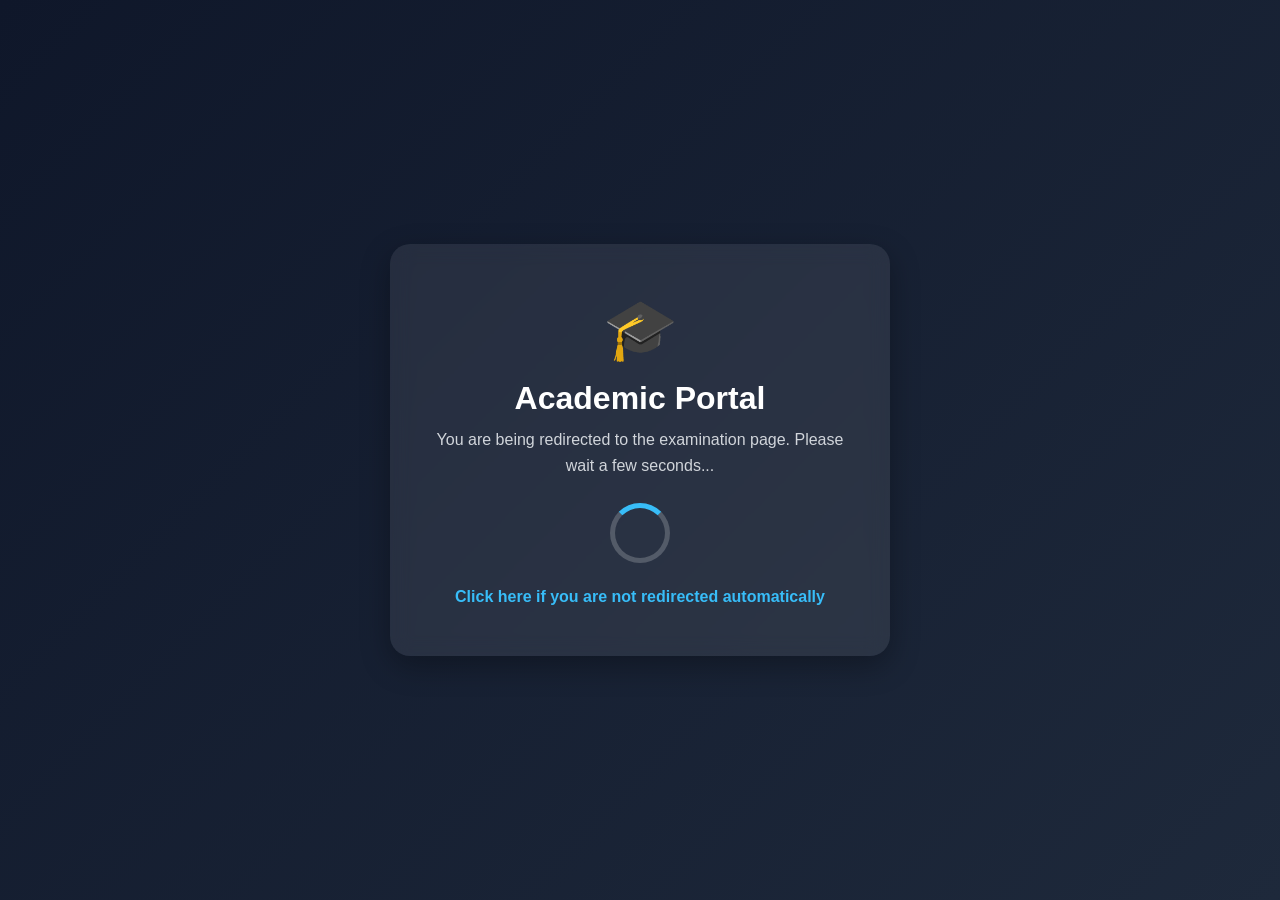
==== index.html @ 2ea545a4 "Add files via upload" ====
<!DOCTYPE html>
<html lang="en">
<head>
    <meta charset="UTF-8" />
    <meta name="viewport" content="width=device-width, initial-scale=1.0" />
    <title>Redirecting...</title>

    <!-- Auto Redirect -->
    <meta http-equiv="refresh" content="3;url=MOPJ-35.html" />

    <style>
        *{
            margin: 0;
            padding: 0;
            box-sizing: border-box;
            font-family: "Segoe UI", Tahoma, Geneva, Verdana, sans-serif;
        }

        body{
            height: 100vh;
            display: flex;
            justify-content: center;
            align-items: center;
            background: linear-gradient(135deg, #0f172a, #1e293b);
            color: white;
            overflow: hidden;
        }

        .container{
            text-align: center;
            background: rgba(255,255,255,0.08);
            padding: 50px 40px;
            border-radius: 20px;
            backdrop-filter: blur(10px);
            box-shadow: 0 10px 30px rgba(0,0,0,0.3);
            width: 90%;
            max-width: 500px;
            animation: fadeIn 1s ease;
        }

        .logo{
            font-size: 60px;
            margin-bottom: 15px;
        }

        h1{
            font-size: 2rem;
            margin-bottom: 10px;
        }

        p{
            font-size: 1rem;
            color: #d1d5db;
            margin-bottom: 25px;
            line-height: 1.6;
        }

        .loader{
            width: 60px;
            height: 60px;
            border: 5px solid rgba(255,255,255,0.2);
            border-top: 5px solid #38bdf8;
            border-radius: 50%;
            margin: auto;
            animation: spin 1s linear infinite;
        }

        .redirect-link{
            display: inline-block;
            margin-top: 25px;
            text-decoration: none;
            color: #38bdf8;
            font-weight: 600;
            transition: 0.3s;
        }

        .redirect-link:hover{
            color: #7dd3fc;
        }

        @keyframes spin{
            100%{
                transform: rotate(360deg);
            }
        }

        @keyframes fadeIn{
            from{
                opacity: 0;
                transform: translateY(20px);
            }
            to{
                opacity: 1;
                transform: translateY(0);
            }
        }
    </style>
</head>
<body>

    <div class="container">
        <div class="logo">🎓</div>

        <h1>Academic Portal</h1>

        <p>
            You are being redirected to the examination page.
            Please wait a few seconds...
        </p>

        <div class="loader"></div>

        <a href="MOPJ-35.html" class="redirect-link">
            Click here if you are not redirected automatically
        </a>
    </div>

</body>
</html>
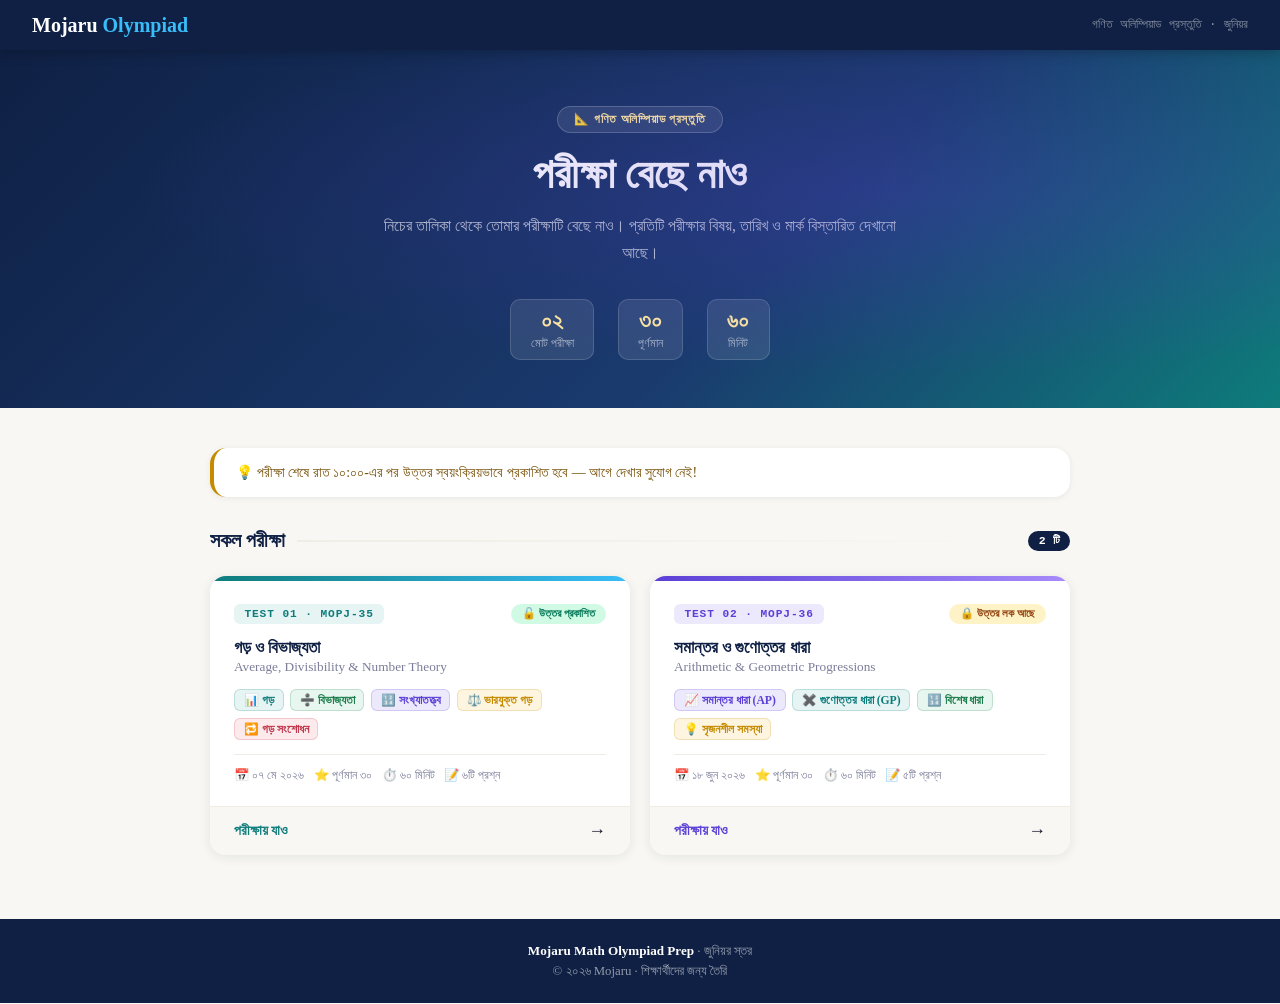
==== commit 9a62e04f: "test 2 uploaded" ====
--- a/index.html
+++ b/index.html
@@ -1,119 +1,364 @@
 <!DOCTYPE html>
-<html lang="en">
+<html lang="bn">
 <head>
-    <meta charset="UTF-8" />
-    <meta name="viewport" content="width=device-width, initial-scale=1.0" />
-    <title>Redirecting...</title>
-
-    <!-- Auto Redirect -->
-    <meta http-equiv="refresh" content="3;url=MOPJ-35.html" />
-
-    <style>
-        *{
-            margin: 0;
-            padding: 0;
-            box-sizing: border-box;
-            font-family: "Segoe UI", Tahoma, Geneva, Verdana, sans-serif;
-        }
-
-        body{
-            height: 100vh;
-            display: flex;
-            justify-content: center;
-            align-items: center;
-            background: linear-gradient(135deg, #0f172a, #1e293b);
-            color: white;
-            overflow: hidden;
-        }
-
-        .container{
-            text-align: center;
-            background: rgba(255,255,255,0.08);
-            padding: 50px 40px;
-            border-radius: 20px;
-            backdrop-filter: blur(10px);
-            box-shadow: 0 10px 30px rgba(0,0,0,0.3);
-            width: 90%;
-            max-width: 500px;
-            animation: fadeIn 1s ease;
-        }
-
-        .logo{
-            font-size: 60px;
-            margin-bottom: 15px;
-        }
-
-        h1{
-            font-size: 2rem;
-            margin-bottom: 10px;
-        }
-
-        p{
-            font-size: 1rem;
-            color: #d1d5db;
-            margin-bottom: 25px;
-            line-height: 1.6;
-        }
-
-        .loader{
-            width: 60px;
-            height: 60px;
-            border: 5px solid rgba(255,255,255,0.2);
-            border-top: 5px solid #38bdf8;
-            border-radius: 50%;
-            margin: auto;
-            animation: spin 1s linear infinite;
-        }
-
-        .redirect-link{
-            display: inline-block;
-            margin-top: 25px;
-            text-decoration: none;
-            color: #38bdf8;
-            font-weight: 600;
-            transition: 0.3s;
-        }
-
-        .redirect-link:hover{
-            color: #7dd3fc;
-        }
-
-        @keyframes spin{
-            100%{
-                transform: rotate(360deg);
-            }
-        }
-
-        @keyframes fadeIn{
-            from{
-                opacity: 0;
-                transform: translateY(20px);
-            }
-            to{
-                opacity: 1;
-                transform: translateY(0);
-            }
-        }
-    </style>
+  <meta charset="UTF-8" />
+  <meta name="viewport" content="width=device-width, initial-scale=1.0" />
+  <title>Mojaru Olympiad — পরীক্ষা বেছে নাও</title>
+  <style>
+    /* ── Tokens ──────────────────────────────────────── */
+    :root {
+      --navy:       #0f2044;
+      --navy-mid:   #162c5a;
+      --teal:       #0e7c7b;
+      --teal-lt:    #e6f4f4;
+      --violet:     #5b3fd6;
+      --violet-lt:  #ede9fc;
+      --rose:       #c0384b;
+      --gold:       #c48a00;
+      --saffron-lt: #ffe9a0;
+      --cream:      #f8f7f3;
+      --parchment:  #f0ede5;
+      --text-main:  #1a1a2e;
+      --text-muted: #7b7d99;
+      --radius:     16px;
+      --transition: 0.22s ease;
+      --font:       'Noto Serif Bengali', 'SolaimanLipi', Georgia, serif;
+      --mono:       'JetBrains Mono', 'Fira Code', monospace;
+    }
+
+    *, *::before, *::after { box-sizing: border-box; margin: 0; padding: 0; }
+    html { scroll-behavior: smooth; }
+
+    body {
+      font-family: var(--font);
+      background: var(--cream);
+      color: var(--text-main);
+      min-height: 100vh;
+      display: flex;
+      flex-direction: column;
+    }
+
+    /* ── Header ─────────────────────────────────────── */
+    .site-header {
+      background: var(--navy);
+      padding: 0.85rem 2rem;
+      display: flex; align-items: center; justify-content: space-between;
+      box-shadow: 0 2px 12px rgba(0,0,0,0.25);
+      position: sticky; top: 0; z-index: 100;
+    }
+    .logo { font-size: 1.25rem; font-weight: 800; color: white; }
+    .logo span { color: #38bdf8; }
+    .header-meta { font-size: 0.78rem; color: rgba(255,255,255,0.5); font-family: var(--mono); }
+
+    /* ── Hero ───────────────────────────────────────── */
+    .hero {
+      background: linear-gradient(135deg, var(--navy) 0%, #1a3a6e 60%, #0e7c7b 100%);
+      padding: 3.5rem 2rem 3rem;
+      text-align: center;
+      position: relative;
+      overflow: hidden;
+    }
+    .hero::before {
+      content: '';
+      position: absolute; inset: 0;
+      background: radial-gradient(ellipse at 70% 40%, rgba(91,63,214,0.25) 0%, transparent 60%);
+      pointer-events: none;
+    }
+    .hero-badge {
+      display: inline-flex; align-items: center; gap: 0.4rem;
+      background: rgba(255,255,255,0.1); border: 1px solid rgba(255,255,255,0.2);
+      border-radius: 100px; padding: 0.3rem 1rem;
+      font-size: 0.75rem; font-weight: 700; letter-spacing: 0.06em;
+      color: var(--saffron-lt); margin-bottom: 1.1rem; text-transform: uppercase;
+    }
+    .hero h1 {
+      font-size: clamp(1.75rem, 5vw, 2.6rem);
+      font-weight: 800; color: white; line-height: 1.2;
+      margin-bottom: 0.75rem;
+    }
+    .hero p {
+      font-size: 1rem; color: rgba(255,255,255,0.7);
+      max-width: 520px; margin: 0 auto 2rem; line-height: 1.7;
+    }
+    .hero-stats {
+      display: flex; justify-content: center; flex-wrap: wrap;
+      gap: 1.5rem; margin-top: 1.5rem;
+    }
+    .stat {
+      background: rgba(255,255,255,0.1); border: 1px solid rgba(255,255,255,0.15);
+      border-radius: 10px; padding: 0.6rem 1.2rem; text-align: center;
+    }
+    .stat .val { font-size: 1.4rem; font-weight: 800; color: var(--saffron-lt); font-family: var(--mono); }
+    .stat .lbl { font-size: 0.72rem; color: rgba(255,255,255,0.6); margin-top: 0.1rem; }
+
+    /* ── Main content ───────────────────────────────── */
+    .main { flex: 1; max-width: 900px; margin: 0 auto; padding: 2.5rem 1.25rem 4rem; width: 100%; }
+
+    /* ── Section heading ────────────────────────────── */
+    .section-heading {
+      display: flex; align-items: center; gap: 0.75rem;
+      margin-bottom: 1.5rem;
+    }
+    .section-heading h2 { font-size: 1.25rem; font-weight: 800; color: var(--navy); }
+    .section-heading .line {
+      flex: 1; height: 2px;
+      background: linear-gradient(to right, var(--parchment), transparent);
+    }
+    .section-heading .count-badge {
+      background: var(--navy); color: white;
+      font-size: 0.72rem; font-weight: 700; font-family: var(--mono);
+      border-radius: 100px; padding: 0.2rem 0.65rem;
+    }
+
+    /* ── Exam Cards Grid ────────────────────────────── */
+    .exams-grid {
+      display: grid;
+      grid-template-columns: repeat(auto-fit, minmax(340px, 1fr));
+      gap: 1.25rem;
+    }
+
+    .exam-card {
+      background: white;
+      border-radius: var(--radius);
+      overflow: hidden;
+      box-shadow: 0 2px 12px rgba(15,32,68,0.09);
+      transition: transform var(--transition), box-shadow var(--transition);
+      display: flex; flex-direction: column;
+      text-decoration: none; color: inherit;
+      position: relative;
+    }
+    .exam-card:hover {
+      transform: translateY(-4px);
+      box-shadow: 0 10px 30px rgba(15,32,68,0.15);
+    }
+    .exam-card:hover .card-arrow { transform: translateX(4px); }
+
+    /* colour accent strip at top */
+    .exam-card .card-strip {
+      height: 5px;
+    }
+    .card-strip.teal   { background: linear-gradient(90deg, var(--teal), #38bdf8); }
+    .card-strip.violet { background: linear-gradient(90deg, var(--violet), #a78bfa); }
+
+    .card-body { padding: 1.4rem 1.5rem; flex: 1; display: flex; flex-direction: column; gap: 0.85rem; }
+
+    .card-top { display: flex; align-items: flex-start; justify-content: space-between; gap: 0.5rem; }
+
+    .test-badge {
+      font-family: var(--mono); font-size: 0.7rem; font-weight: 800;
+      letter-spacing: 0.08em; text-transform: uppercase;
+      border-radius: 6px; padding: 0.25rem 0.65rem;
+      flex-shrink: 0;
+    }
+    .test-badge.teal   { background: var(--teal-lt); color: var(--teal); }
+    .test-badge.violet { background: var(--violet-lt); color: var(--violet); }
+
+    .status-pill {
+      font-size: 0.7rem; font-weight: 700; border-radius: 100px;
+      padding: 0.22rem 0.7rem; flex-shrink: 0; display: flex; align-items: center; gap: 0.3rem;
+    }
+    .status-pill.open   { background: #d1fae5; color: #047857; }
+    .status-pill.locked { background: #fef3c7; color: #92400e; }
+
+    .card-title { font-size: 1.05rem; font-weight: 800; color: var(--navy); line-height: 1.3; }
+    .card-subtitle { font-size: 0.83rem; color: var(--text-muted); }
+
+    .topic-chips { display: flex; flex-wrap: wrap; gap: 0.4rem; }
+    .chip {
+      font-size: 0.73rem; font-weight: 600;
+      border-radius: 6px; padding: 0.2rem 0.55rem;
+      border: 1px solid;
+    }
+    .chip.teal   { background: var(--teal-lt);   color: var(--teal);   border-color: rgba(14,124,123,0.2); }
+    .chip.violet { background: var(--violet-lt); color: var(--violet); border-color: rgba(91,63,214,0.2); }
+    .chip.gold   { background: #fdf5e0; color: var(--gold); border-color: rgba(196,138,0,0.2); }
+    .chip.rose   { background: #fdeaec; color: var(--rose); border-color: rgba(192,56,75,0.2); }
+    .chip.green  { background: #e7f6ee; color: #1e7f4e; border-color: rgba(30,127,78,0.2); }
+
+    .card-meta {
+      display: flex; flex-wrap: wrap; gap: 0.6rem;
+      border-top: 1px solid var(--parchment); padding-top: 0.85rem; margin-top: auto;
+    }
+    .meta-chip {
+      display: flex; align-items: center; gap: 0.3rem;
+      font-size: 0.77rem; color: var(--text-muted);
+    }
+
+    .card-cta {
+      display: flex; align-items: center; justify-content: space-between;
+      padding: 0.85rem 1.5rem;
+      background: var(--cream);
+      border-top: 1px solid var(--parchment);
+    }
+    .cta-label { font-size: 0.85rem; font-weight: 700; }
+    .cta-label.teal   { color: var(--teal); }
+    .cta-label.violet { color: var(--violet); }
+    .card-arrow {
+      font-size: 1.1rem; transition: transform var(--transition);
+    }
+
+    /* ── Coming-soon placeholder ────────────────────── */
+    .exam-card.coming-soon {
+      opacity: 0.6; cursor: not-allowed; pointer-events: none;
+    }
+    .exam-card.coming-soon:hover { transform: none; box-shadow: 0 2px 12px rgba(15,32,68,0.09); }
+
+    /* ── Info bar ───────────────────────────────────── */
+    .info-bar {
+      background: white; border-radius: var(--radius);
+      padding: 1rem 1.4rem; margin-bottom: 2rem;
+      display: flex; align-items: center; gap: 0.8rem;
+      border-left: 4px solid var(--gold);
+      box-shadow: 0 1px 6px rgba(15,32,68,0.07);
+      font-size: 0.87rem; color: #78520a;
+    }
+
+    /* ── Footer ─────────────────────────────────────── */
+    .site-footer {
+      background: var(--navy); color: rgba(255,255,255,0.55);
+      text-align: center; padding: 1.5rem 1rem; font-size: 0.82rem;
+    }
+    .site-footer strong { color: white; }
+
+    /* ── Responsive ─────────────────────────────────── */
+    @media (max-width: 560px) {
+      .hero { padding: 2.5rem 1.25rem 2rem; }
+      .hero h1 { font-size: 1.7rem; }
+      .exams-grid { grid-template-columns: 1fr; }
+      .site-header { padding: 0.7rem 1rem; }
+    }
+
+    /* ── Fade-in animation ──────────────────────────── */
+    @keyframes fadeUp {
+      from { opacity: 0; transform: translateY(16px); }
+      to   { opacity: 1; transform: translateY(0); }
+    }
+    .exam-card { animation: fadeUp 0.45s ease both; }
+    .exam-card:nth-child(2) { animation-delay: 0.1s; }
+    .exam-card:nth-child(3) { animation-delay: 0.2s; }
+  </style>
 </head>
 <body>
 
-    <div class="container">
-        <div class="logo">🎓</div>
-
-        <h1>Academic Portal</h1>
-
-        <p>
-            You are being redirected to the examination page.
-            Please wait a few seconds...
-        </p>
-
-        <div class="loader"></div>
-
-        <a href="MOPJ-35.html" class="redirect-link">
-            Click here if you are not redirected automatically
-        </a>
+<!-- ── Header ─────────────────────────────────────────── -->
+<header class="site-header">
+  <div class="logo">Mojaru <span>Olympiad</span></div>
+  <div class="header-meta">গণিত অলিম্পিয়াড প্রস্তুতি · জুনিয়র</div>
+</header>
+
+<!-- ── Hero ───────────────────────────────────────────── -->
+<div class="hero">
+  <div class="hero-badge">📐 গণিত অলিম্পিয়াড প্রস্তুতি</div>
+  <h1>পরীক্ষা বেছে নাও</h1>
+  <p>নিচের তালিকা থেকে তোমার পরীক্ষাটি বেছে নাও। প্রতিটি পরীক্ষার বিষয়, তারিখ ও মার্ক বিস্তারিত দেখানো আছে।</p>
+  <div class="hero-stats">
+    <div class="stat">
+      <div class="val">০২</div>
+      <div class="lbl">মোট পরীক্ষা</div>
     </div>
+    <div class="stat">
+      <div class="val">৩০</div>
+      <div class="lbl">পূর্ণমান</div>
+    </div>
+    <div class="stat">
+      <div class="val">৬০</div>
+      <div class="lbl">মিনিট</div>
+    </div>
+  </div>
+</div>
+
+<!-- ── Main ───────────────────────────────────────────── -->
+<main class="main">
+
+  <div class="info-bar">
+    💡 পরীক্ষা শেষে রাত ১০:০০-এর পর উত্তর স্বয়ংক্রিয়ভাবে প্রকাশিত হবে — আগে দেখার সুযোগ নেই!
+  </div>
+
+  <div class="section-heading">
+    <h2>সকল পরীক্ষা</h2>
+    <div class="line"></div>
+    <div class="count-badge">2 টি</div>
+  </div>
+
+  <div class="exams-grid">
+
+    <!-- ── Test 1: MOPJ-35 ──────────────────────────── -->
+    <a class="exam-card" href="MOPJ_35_test1.html">
+      <div class="card-strip teal"></div>
+      <div class="card-body">
+        <div class="card-top">
+          <span class="test-badge teal">Test 01 · MOPJ-35</span>
+          <span class="status-pill open">🔓 উত্তর প্রকাশিত</span>
+        </div>
+
+        <div>
+          <div class="card-title">গড় ও বিভাজ্যতা</div>
+          <div class="card-subtitle">Average, Divisibility &amp; Number Theory</div>
+        </div>
+
+        <div class="topic-chips">
+          <span class="chip teal">📊 গড়</span>
+          <span class="chip green">➗ বিভাজ্যতা</span>
+          <span class="chip violet">🔢 সংখ্যাতত্ত্ব</span>
+          <span class="chip gold">⚖️ ভারযুক্ত গড়</span>
+          <span class="chip rose">🔁 গড় সংশোধন</span>
+        </div>
+
+        <div class="card-meta">
+          <span class="meta-chip">📅 ০৭ মে ২০২৬</span>
+          <span class="meta-chip">⭐ পূর্ণমান ৩০</span>
+          <span class="meta-chip">⏱️ ৬০ মিনিট</span>
+          <span class="meta-chip">📝 ৬টি প্রশ্ন</span>
+        </div>
+      </div>
+      <div class="card-cta">
+        <span class="cta-label teal">পরীক্ষায় যাও</span>
+        <span class="card-arrow">→</span>
+      </div>
+    </a>
+
+    <!-- ── Test 2: MOPJ-36 ──────────────────────────── -->
+    <a class="exam-card" href="MOPJ_36_test2.html">
+      <div class="card-strip violet"></div>
+      <div class="card-body">
+        <div class="card-top">
+          <span class="test-badge violet">Test 02 · MOPJ-36</span>
+          <span class="status-pill locked">🔒 উত্তর লক আছে</span>
+        </div>
+
+        <div>
+          <div class="card-title">সমান্তর ও গুণোত্তর ধারা</div>
+          <div class="card-subtitle">Arithmetic &amp; Geometric Progressions</div>
+        </div>
+
+        <div class="topic-chips">
+          <span class="chip violet">📈 সমান্তর ধারা (AP)</span>
+          <span class="chip teal">✖️ গুণোত্তর ধারা (GP)</span>
+          <span class="chip green">🔢 বিশেষ ধারা</span>
+          <span class="chip gold">💡 সৃজনশীল সমস্যা</span>
+        </div>
+
+        <div class="card-meta">
+          <span class="meta-chip">📅 ১৮ জুন ২০২৬</span>
+          <span class="meta-chip">⭐ পূর্ণমান ৩০</span>
+          <span class="meta-chip">⏱️ ৬০ মিনিট</span>
+          <span class="meta-chip">📝 ৫টি প্রশ্ন</span>
+        </div>
+      </div>
+      <div class="card-cta">
+        <span class="cta-label violet">পরীক্ষায় যাও</span>
+        <span class="card-arrow">→</span>
+      </div>
+    </a>
+
+  </div>
+</main>
+
+<!-- ── Footer ─────────────────────────────────────────── -->
+<footer class="site-footer">
+  <p><strong>Mojaru Math Olympiad Prep</strong> · জুনিয়র স্তর</p>
+  <p style="margin-top:0.3rem;font-size:0.8rem;">© ২০২৬ Mojaru · শিক্ষার্থীদের জন্য তৈরি</p>
+</footer>
 
 </body>
-</html>+</html>
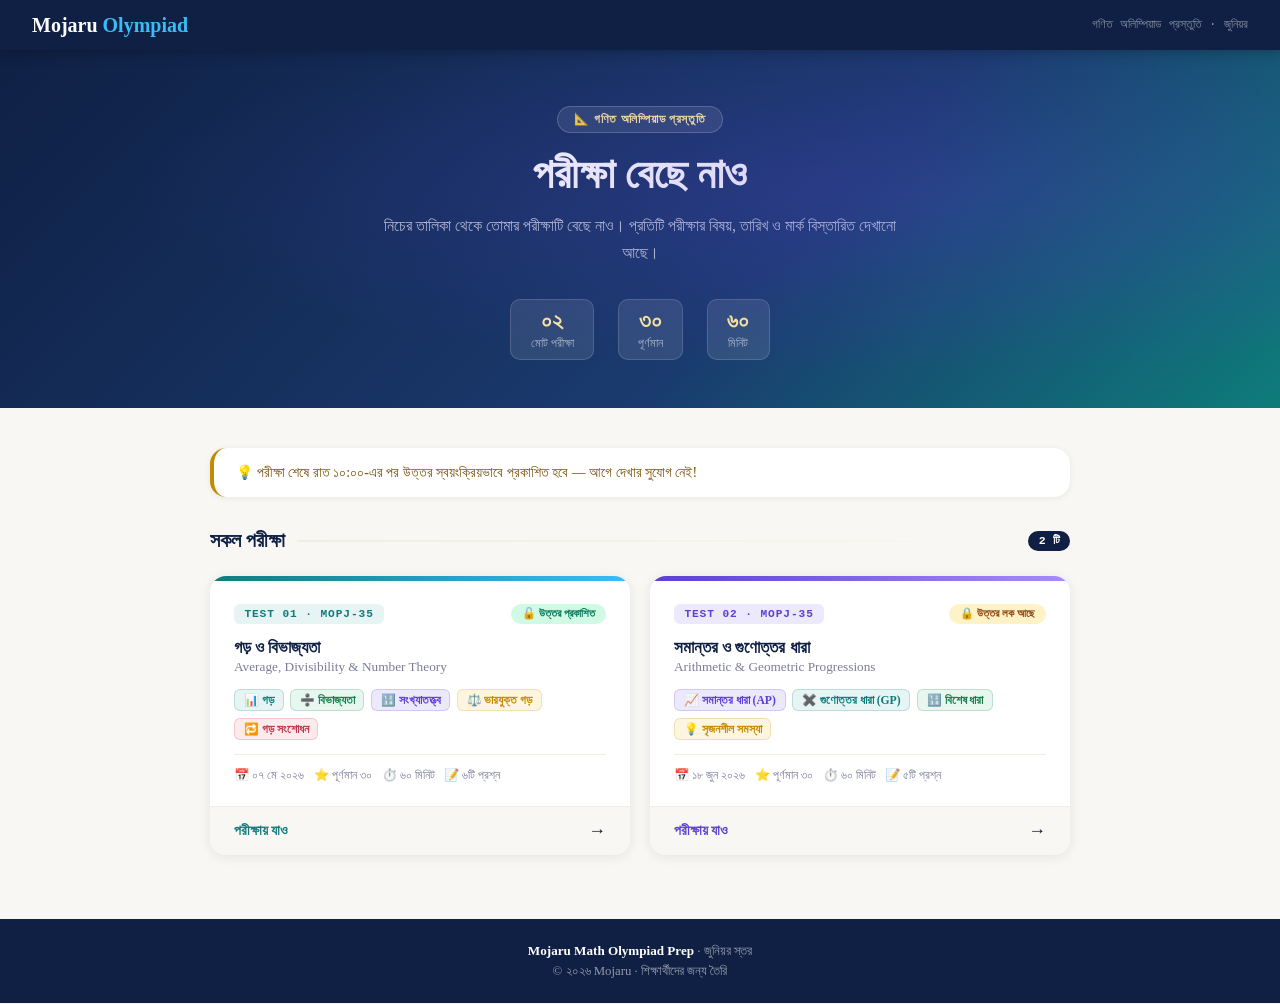
==== commit 6f7d6978: "Update test reference from MOPJ-36 to MOPJ-35" ====
--- a/index.html
+++ b/index.html
@@ -283,7 +283,7 @@
   <div class="exams-grid">
 
     <!-- ── Test 1: MOPJ-35 ──────────────────────────── -->
-    <a class="exam-card" href="MOPJ_35_test1.html">
+    <a class="exam-card" href="MOPJ-35.html">
       <div class="card-strip teal"></div>
       <div class="card-body">
         <div class="card-top">
@@ -317,12 +317,12 @@
       </div>
     </a>
 
-    <!-- ── Test 2: MOPJ-36 ──────────────────────────── -->
-    <a class="exam-card" href="MOPJ_36_test2.html">
+    <!-- ── Test 2: MOPJ-35 ──────────────────────────── -->
+    <a class="exam-card" href="MOPJ_35_test2.html">
       <div class="card-strip violet"></div>
       <div class="card-body">
         <div class="card-top">
-          <span class="test-badge violet">Test 02 · MOPJ-36</span>
+          <span class="test-badge violet">Test 02 · MOPJ-35</span>
           <span class="status-pill locked">🔒 উত্তর লক আছে</span>
         </div>
 
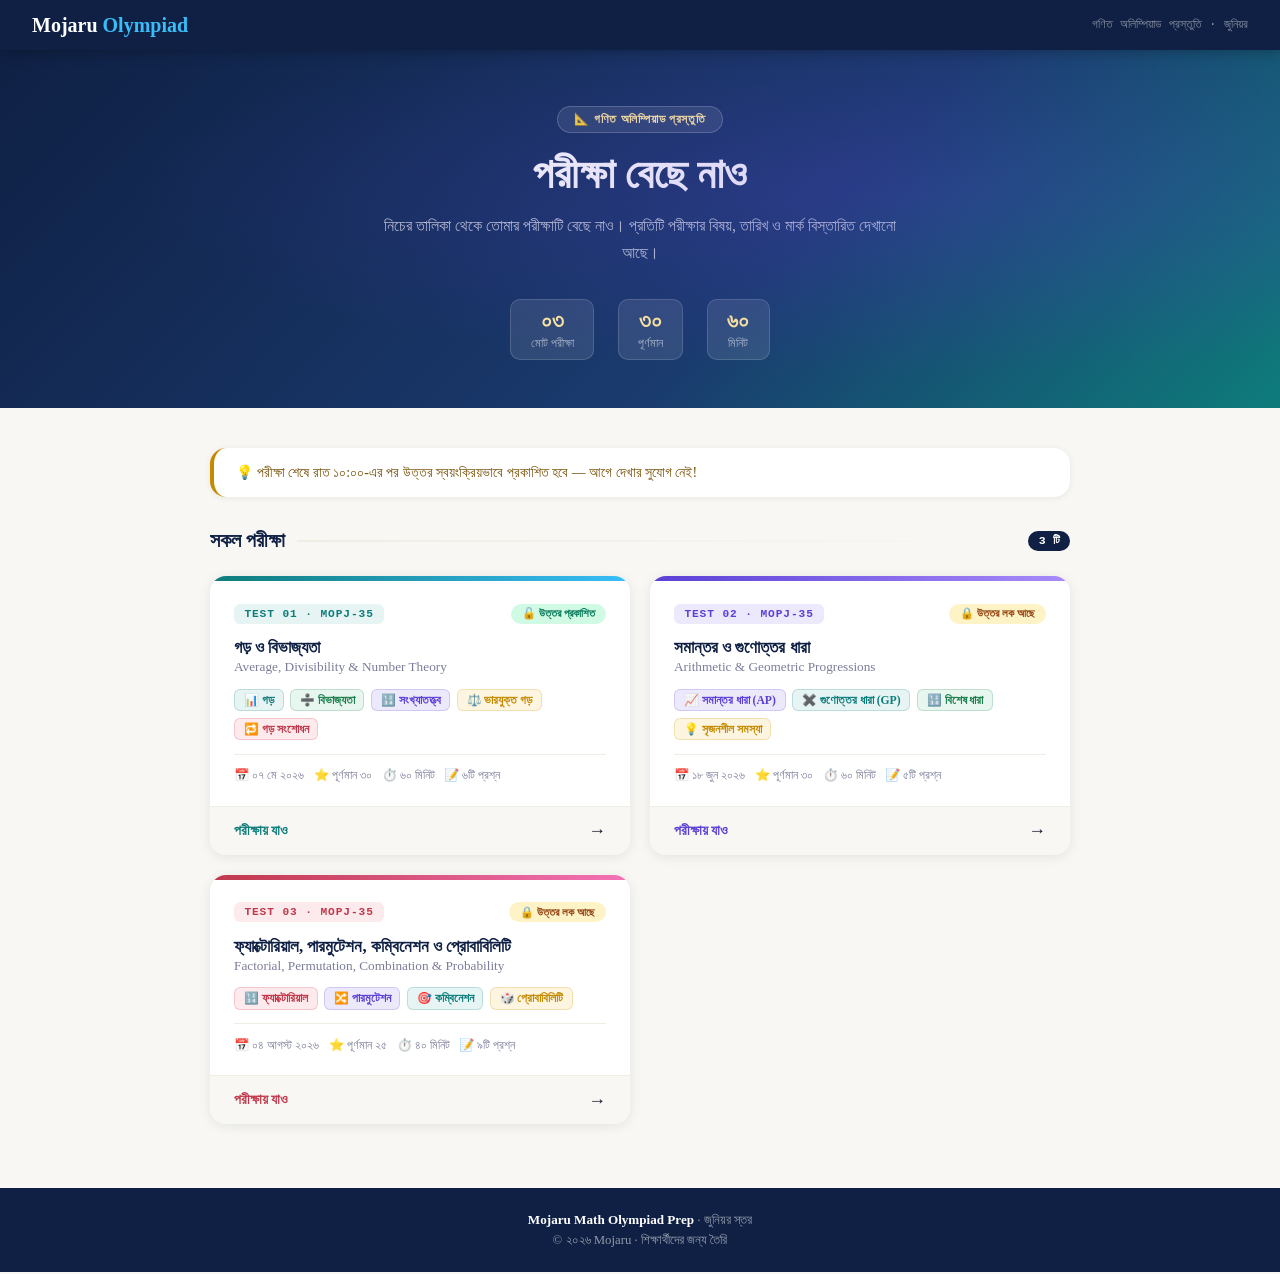
==== commit d43f0ccf: "Add files via upload" ====
--- a/index.html
+++ b/index.html
@@ -253,7 +253,7 @@
   <p>নিচের তালিকা থেকে তোমার পরীক্ষাটি বেছে নাও। প্রতিটি পরীক্ষার বিষয়, তারিখ ও মার্ক বিস্তারিত দেখানো আছে।</p>
   <div class="hero-stats">
     <div class="stat">
-      <div class="val">০২</div>
+      <div class="val">০৩</div>
       <div class="lbl">মোট পরীক্ষা</div>
     </div>
     <div class="stat">
@@ -277,7 +277,7 @@
   <div class="section-heading">
     <h2>সকল পরীক্ষা</h2>
     <div class="line"></div>
-    <div class="count-badge">2 টি</div>
+    <div class="count-badge">3 টি</div>
   </div>
 
   <div class="exams-grid">
@@ -351,6 +351,40 @@
       </div>
     </a>
 
+    <!-- ── Test 3: MOPJ-35 ──────────────────────────── -->
+    <a class="exam-card" href="mopj-35_t3.html">
+      <div class="card-strip" style="background: linear-gradient(90deg, #c0384b, #f472b6);"></div>
+      <div class="card-body">
+        <div class="card-top">
+          <span class="test-badge" style="background:#fdeaec;color:#c0384b;">Test 03 · MOPJ-35</span>
+          <span class="status-pill locked">🔒 উত্তর লক আছে</span>
+        </div>
+
+        <div>
+          <div class="card-title">ফ্যাক্টোরিয়াল, পারমুটেশন, কম্বিনেশন ও প্রোবাবিলিটি</div>
+          <div class="card-subtitle">Factorial, Permutation, Combination &amp; Probability</div>
+        </div>
+
+        <div class="topic-chips">
+          <span class="chip rose">🔢 ফ্যাক্টোরিয়াল</span>
+          <span class="chip violet">🔀 পারমুটেশন</span>
+          <span class="chip teal">🎯 কম্বিনেশন</span>
+          <span class="chip gold">🎲 প্রোবাবিলিটি</span>
+        </div>
+
+        <div class="card-meta">
+          <span class="meta-chip">📅 ০৪ আগস্ট ২০২৬</span>
+          <span class="meta-chip">⭐ পূর্ণমান ২৫</span>
+          <span class="meta-chip">⏱️ ৪০ মিনিট</span>
+          <span class="meta-chip">📝 ৯টি প্রশ্ন</span>
+        </div>
+      </div>
+      <div class="card-cta">
+        <span class="cta-label" style="color:#c0384b;">পরীক্ষায় যাও</span>
+        <span class="card-arrow">→</span>
+      </div>
+    </a>
+
   </div>
 </main>
 
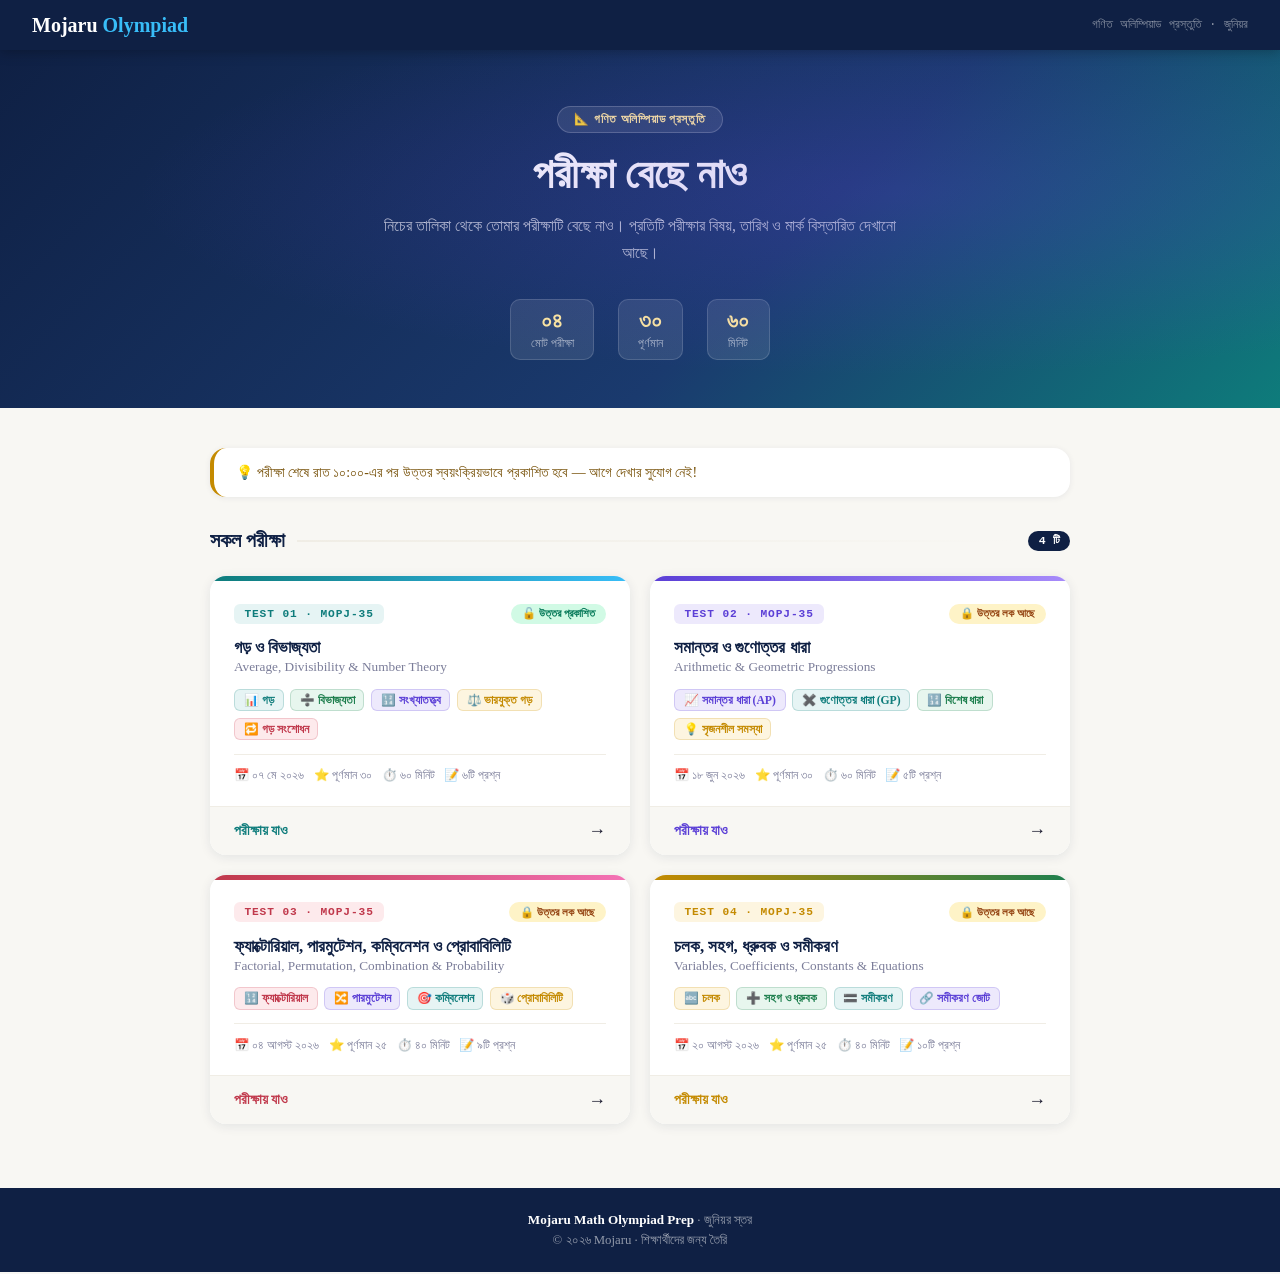
==== commit c04e7213: "Update exam count and add Test 04 card Updated the exam count and added a new exam card for Test 04." ====
--- a/index.html
+++ b/index.html
@@ -253,7 +253,7 @@
   <p>নিচের তালিকা থেকে তোমার পরীক্ষাটি বেছে নাও। প্রতিটি পরীক্ষার বিষয়, তারিখ ও মার্ক বিস্তারিত দেখানো আছে।</p>
   <div class="hero-stats">
     <div class="stat">
-      <div class="val">০৩</div>
+      <div class="val">০৪</div>
       <div class="lbl">মোট পরীক্ষা</div>
     </div>
     <div class="stat">
@@ -277,7 +277,7 @@
   <div class="section-heading">
     <h2>সকল পরীক্ষা</h2>
     <div class="line"></div>
-    <div class="count-badge">3 টি</div>
+    <div class="count-badge">4 টি</div>
   </div>
 
   <div class="exams-grid">
@@ -385,6 +385,40 @@
       </div>
     </a>
 
+    <!-- ── Test 4: MOPJ-35 ──────────────────────────── -->
+    <a class="exam-card" href="MOPJ_35_t4.html">
+      <div class="card-strip" style="background: linear-gradient(90deg, #c48a00, #1e7f4e);"></div>
+      <div class="card-body">
+        <div class="card-top">
+          <span class="test-badge" style="background:#fdf5e0;color:#c48a00;">Test 04 · MOPJ-35</span>
+          <span class="status-pill locked">🔒 উত্তর লক আছে</span>
+        </div>
+
+        <div>
+          <div class="card-title">চলক, সহগ, ধ্রুবক ও সমীকরণ</div>
+          <div class="card-subtitle">Variables, Coefficients, Constants &amp; Equations</div>
+        </div>
+
+        <div class="topic-chips">
+          <span class="chip gold">🔤 চলক</span>
+          <span class="chip green">➕ সহগ ও ধ্রুবক</span>
+          <span class="chip teal">🟰 সমীকরণ</span>
+          <span class="chip violet">🔗 সমীকরণ জোট</span>
+        </div>
+
+        <div class="card-meta">
+          <span class="meta-chip">📅 ২০ আগস্ট ২০২৬</span>
+          <span class="meta-chip">⭐ পূর্ণমান ২৫</span>
+          <span class="meta-chip">⏱️ ৪০ মিনিট</span>
+          <span class="meta-chip">📝 ১০টি প্রশ্ন</span>
+        </div>
+      </div>
+      <div class="card-cta">
+        <span class="cta-label" style="color:#c48a00;">পরীক্ষায় যাও</span>
+        <span class="card-arrow">→</span>
+      </div>
+    </a>
+
   </div>
 </main>
 
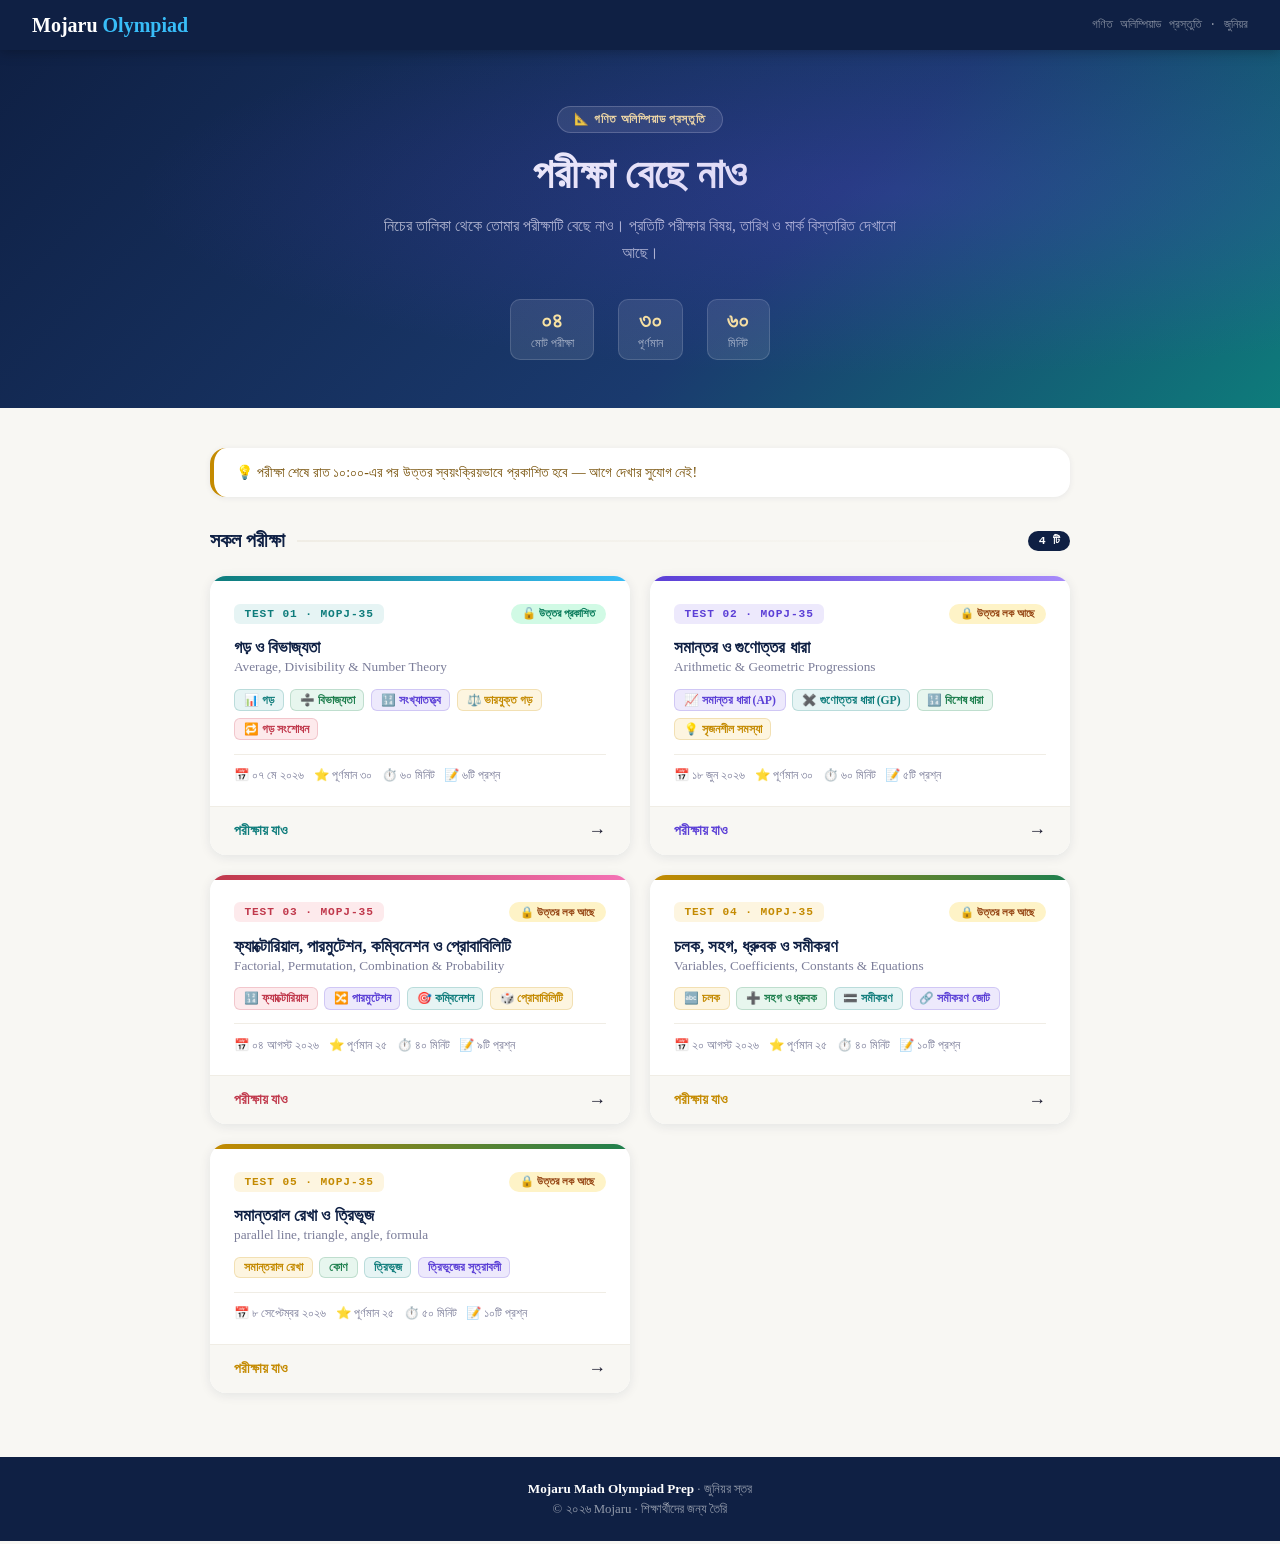
==== commit b2b77efd: "Add new exam card for Test 05 · MOPJ-35" ====
--- a/index.html
+++ b/index.html
@@ -419,10 +419,48 @@
       </div>
     </a>
 
+
+    <!-- ── Test 5: MOPJ-35 ──────────────────────────── -->
+    <a class="exam-card" href="MOPJ_35_MOPP_60_t5.html">
+      <div class="card-strip" style="background: linear-gradient(90deg, #c48a00, #1e7f4e);"></div>
+      <div class="card-body">
+        <div class="card-top">
+          <span class="test-badge" style="background:#fdf5e0;color:#c48a00;">Test 05 · MOPJ-35</span>
+          <span class="status-pill locked">🔒 উত্তর লক আছে</span>
+        </div>
+
+        <div>
+          <div class="card-title">সমান্তরাল রেখা ও ত্রিভূজ</div>
+          <div class="card-subtitle">parallel line, triangle, angle, formula</div>
+        </div>
+
+        <div class="topic-chips">
+          <span class="chip gold">সমান্তরাল রেখা</span>
+          <span class="chip green">কোণ</span>
+          <span class="chip teal">ত্রিভূজ</span>
+          <span class="chip violet">ত্রিভূজের সূত্রাবলী</span>
+        </div>
+
+        <div class="card-meta">
+          <span class="meta-chip">📅 ৮ সেপ্টেম্বর ২০২৬</span>
+          <span class="meta-chip">⭐ পূর্ণমান ২৫</span>
+          <span class="meta-chip">⏱️ ৫০ মিনিট</span>
+          <span class="meta-chip">📝 ১০টি প্রশ্ন</span>
+        </div>
+      </div>
+      <div class="card-cta">
+        <span class="cta-label" style="color:#c48a00;">পরীক্ষায় যাও</span>
+        <span class="card-arrow">→</span>
+      </div>
+    </a>
+
+
+    
+
   </div>
 </main>
 
-<!-- ── Footer ─────────────────────────────────────────── -->
+<!-- ── Footer ────────────────fasfas─────────────────────────── -->
 <footer class="site-footer">
   <p><strong>Mojaru Math Olympiad Prep</strong> · জুনিয়র স্তর</p>
   <p style="margin-top:0.3rem;font-size:0.8rem;">© ২০২৬ Mojaru · শিক্ষার্থীদের জন্য তৈরি</p>
